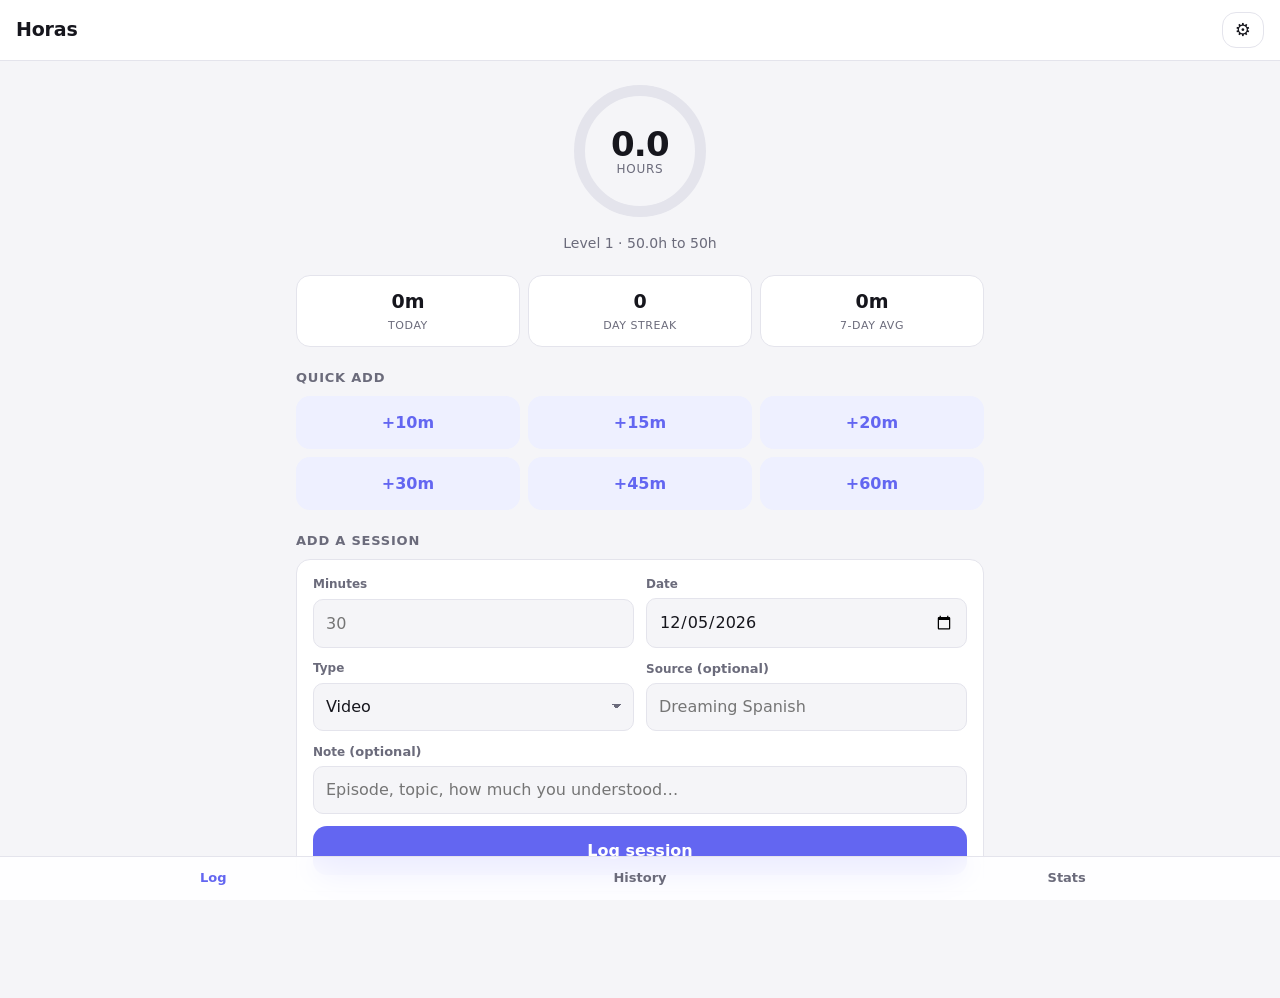
==== index.html @ 1b6befd3 "Hide the dead datalist chevron on the Source field iOS Safari renders a dropdown chevron for any inp" ====
<!doctype html>
<html lang="en">
<head>
<meta charset="utf-8">
<meta name="viewport" content="width=device-width, initial-scale=1, viewport-fit=cover">
<title>Horas</title>

<meta name="apple-mobile-web-app-capable" content="yes">
<meta name="mobile-web-app-capable" content="yes">
<meta name="apple-mobile-web-app-status-bar-style" content="black-translucent">
<meta name="apple-mobile-web-app-title" content="Horas">
<link rel="apple-touch-icon" href="icons/icon-180.png">

<link rel="manifest" href="manifest.webmanifest">
<meta name="theme-color" content="#6366f1" media="(prefers-color-scheme: light)">
<meta name="theme-color" content="#0b0b10" media="(prefers-color-scheme: dark)">
<link rel="stylesheet" href="styles.css">
</head>
<body>

<header class="bar">
  <h1 id="title">Horas</h1>
  <button id="settings-btn" class="icon-btn" aria-label="Settings">&#9881;</button>
</header>

<!-- ============================ LOG ============================ -->
<main id="view-log" class="view">
  <section class="hero">
    <div class="ring-wrap">
      <div id="ring"></div>
      <div class="ring-center">
        <strong id="total-hours">0</strong>
        <span>hours</span>
      </div>
    </div>
    <p id="milestone-line" class="milestone"></p>
  </section>

  <div class="stat-row">
    <div class="stat"><strong id="stat-today">0m</strong><span>today</span></div>
    <div class="stat"><strong id="stat-streak">0</strong><span>day streak</span></div>
    <div class="stat"><strong id="stat-avg">0m</strong><span>7-day avg</span></div>
  </div>

  <h2 class="section-h">Quick add</h2>
  <div id="quick" class="quick"></div>

  <h2 class="section-h">Add a session</h2>
  <form id="add-form" class="card form" autocomplete="off">
    <div class="field">
      <label for="f-minutes">Minutes</label>
      <input id="f-minutes" type="number" inputmode="numeric" min="1" max="1440" step="1" required placeholder="30">
    </div>
    <div class="field">
      <label for="f-date">Date</label>
      <input id="f-date" type="date" required>
    </div>
    <div class="field">
      <label for="f-kind">Type</label>
      <select id="f-kind">
        <option value="video">Video</option>
        <option value="audio">Audio / podcast</option>
        <option value="reading">Reading</option>
        <option value="conversation">Conversation</option>
      </select>
    </div>
    <div class="field">
      <label for="f-source">Source <span class="muted">(optional)</span></label>
      <!-- The `list` attribute is attached by app.js only when suggestions exist:
           an empty datalist still renders a dead dropdown chevron on iOS Safari. -->
      <input id="f-source" type="text" placeholder="Dreaming Spanish">
      <datalist id="source-list"></datalist>
    </div>
    <div class="field wide">
      <label for="f-note">Note <span class="muted">(optional)</span></label>
      <input id="f-note" type="text" placeholder="Episode, topic, how much you understood…">
    </div>
    <button type="submit" class="primary wide">Log session</button>
  </form>
</main>

<!-- ========================== HISTORY ========================== -->
<main id="view-history" class="view" hidden>
  <div id="history"></div>
</main>

<!-- =========================== STATS =========================== -->
<main id="view-stats" class="view" hidden>
  <section class="card">
    <h2>Last 30 days</h2>
    <div id="chart-30"></div>
    <p id="chart-legend" class="muted"></p>
  </section>
  <section class="card">
    <h2>Totals</h2>
    <dl id="totals" class="diag"></dl>
  </section>
  <section class="card">
    <h2>Pace</h2>
    <p id="pace" class="muted"></p>
  </section>
  <section class="card">
    <h2>By source</h2>
    <div id="by-source"></div>
  </section>
  <section class="card">
    <h2>By type</h2>
    <div id="by-kind"></div>
  </section>
</main>

<!-- ========================= SETTINGS ========================== -->
<main id="view-settings" class="view" hidden>
  <section class="card">
    <h2>Daily goal</h2>
    <div class="field">
      <label for="s-goal">Minutes per day</label>
      <input id="s-goal" type="number" inputmode="numeric" min="0" max="1440" step="5">
    </div>
  </section>

  <section class="card">
    <h2>Milestones</h2>
    <p class="muted">Hour targets, comma separated. Defaults follow the Dreaming Spanish
       roadmap — check them against the source if the exact figures matter to you.</p>
    <div class="field">
      <label for="s-milestones">Hours</label>
      <input id="s-milestones" type="text" inputmode="numeric" placeholder="50, 150, 300, 600, 1000, 1500">
    </div>
    <button id="save-settings" class="primary">Save settings</button>
  </section>

  <section class="card">
    <h2>Backup</h2>
    <p class="muted">Everything is stored on this device only. <strong>Deleting the Home
       Screen icon deletes your history with it.</strong> Export regularly.</p>
    <div class="btn-row">
      <button id="export-btn">Export</button>
      <button id="merge-btn">Import &amp; merge</button>
      <button id="replace-btn">Import &amp; replace</button>
      <input id="import-file" type="file" accept="application/json,.json" hidden>
    </div>
  </section>

  <section class="card">
    <h2>Diagnostics</h2>
    <dl id="diag" class="diag"></dl>
  </section>

  <section class="card danger-card">
    <h2>Danger zone</h2>
    <button id="wipe-btn" class="danger">Delete all sessions</button>
  </section>
</main>

<nav class="tabs">
  <button data-tab="log" class="tab active">Log</button>
  <button data-tab="history" class="tab">History</button>
  <button data-tab="stats" class="tab">Stats</button>
</nav>

<script type="module" src="app.js"></script>
</body>
</html>
---- styles.css ----
/* Light palette on bare :root so the page always has a full set of colours,
   then only the deltas get redefined for dark. */
:root {
  --bg: #f5f5f8;
  --surface: #ffffff;
  --text: #16161d;
  --muted: #6b6b7b;
  --line: #e4e4ec;
  --accent: #6366f1;
  --accent-soft: #eef0ff;
  --accent-text: #ffffff;
  --good: #16a34a;
  --danger: #dc2626;
  --radius: 14px;
}
@media (prefers-color-scheme: dark) {
  :root {
    --bg: #0b0b10;
    --surface: #16161f;
    --text: #eeeef4;
    --muted: #9a9aad;
    --line: #282838;
    --accent: #818cf8;
    --accent-soft: #1e1e33;
    --accent-text: #0b0b10;
    --good: #4ade80;
    --danger: #f87171;
  }
}

* { box-sizing: border-box; }

html {
  -webkit-text-size-adjust: 100%;   /* stop iOS inflating text in landscape */
  background: var(--bg);            /* paints the safe-area gutters */
}

body {
  margin: 0;
  background: var(--bg);
  color: var(--text);
  font: 16px/1.45 -apple-system, BlinkMacSystemFont, "Segoe UI", system-ui, sans-serif;
  overscroll-behavior-y: none;      /* kill rubber-band bounce in standalone */
  -webkit-tap-highlight-color: transparent;
  touch-action: manipulation;       /* no 300ms double-tap-zoom delay */
}

/* ------------------------------ chrome ------------------------------ */

.bar {
  position: sticky;
  top: 0;
  z-index: 10;
  display: flex;
  align-items: center;
  justify-content: space-between;
  gap: 12px;
  padding: calc(env(safe-area-inset-top) + 12px) calc(env(safe-area-inset-right) + 16px) 12px
           calc(env(safe-area-inset-left) + 16px);
  background: var(--surface);
  border-bottom: 1px solid var(--line);
}
.bar h1 { margin: 0; font-size: 19px; font-weight: 650; letter-spacing: -0.01em; }

.view {
  max-width: 720px;
  margin: 0 auto;
  padding: 16px calc(env(safe-area-inset-right) + 16px)
           calc(env(safe-area-inset-bottom) + 92px) calc(env(safe-area-inset-left) + 16px);
}
.view[hidden] { display: none; }

/* Bottom tab bar, iOS-style, clear of the home indicator. */
.tabs {
  position: fixed;
  left: 0; right: 0; bottom: 0;
  z-index: 20;
  display: flex;
  background: color-mix(in srgb, var(--surface) 88%, transparent);
  -webkit-backdrop-filter: saturate(180%) blur(16px);
  backdrop-filter: saturate(180%) blur(16px);
  border-top: 1px solid var(--line);
  padding-bottom: env(safe-area-inset-bottom);
}
.tab {
  flex: 1;
  border: none;
  background: none;
  border-radius: 0;
  padding: 12px 4px;
  font-size: 13px;
  font-weight: 600;
  color: var(--muted);
}
.tab.active { color: var(--accent); }

/* ------------------------------- hero ------------------------------- */

.hero { text-align: center; padding: 8px 0 4px; }
.ring-wrap { position: relative; display: inline-grid; place-items: center; }
.ring { display: block; }
.ring-center {
  position: absolute;
  display: grid;
  justify-items: center;
  line-height: 1.1;
}
.ring-center strong { font-size: 34px; font-weight: 700; letter-spacing: -0.02em; }
.ring-center span { font-size: 12px; color: var(--muted); text-transform: uppercase; letter-spacing: 0.06em; }
.milestone { margin: 10px 0 0; font-size: 14px; color: var(--muted); }

.stat-row { display: flex; gap: 8px; margin: 18px 0 4px; }
.stat {
  flex: 1;
  display: grid;
  justify-items: center;
  gap: 2px;
  padding: 12px 6px;
  background: var(--surface);
  border: 1px solid var(--line);
  border-radius: var(--radius);
}
.stat strong { font-size: 19px; font-weight: 650; }
.stat strong.hit { color: var(--good); }
.stat span { font-size: 11px; color: var(--muted); text-transform: uppercase; letter-spacing: 0.05em; }

.section-h { font-size: 13px; text-transform: uppercase; letter-spacing: 0.06em; color: var(--muted); margin: 22px 0 8px; }

/* ----------------------------- controls ----------------------------- */

.quick { display: grid; grid-template-columns: repeat(3, 1fr); gap: 8px; }
.chip {
  padding: 14px 4px;
  font-size: 16px;
  font-weight: 650;
  background: var(--accent-soft);
  color: var(--accent);
  border: 1px solid transparent;
  border-radius: var(--radius);
}

button {
  font: inherit;
  font-weight: 600;
  padding: 12px 16px;
  color: var(--text);
  background: var(--surface);
  border: 1px solid var(--line);
  border-radius: var(--radius);
  cursor: pointer;
}
button.primary { background: var(--accent); color: var(--accent-text); border-color: transparent; }
button.danger { background: var(--danger); color: #fff; border-color: transparent; }
button:active { opacity: 0.7; }
.icon-btn { padding: 8px 12px; font-size: 18px; line-height: 1; }
.btn-row { display: flex; flex-wrap: wrap; gap: 8px; }
.wide { grid-column: 1 / -1; width: 100%; }

.form { display: grid; grid-template-columns: 1fr 1fr; gap: 12px; }
.field { display: grid; gap: 5px; min-width: 0; }
.field.wide { grid-column: 1 / -1; }
.field label { font-size: 12px; color: var(--muted); font-weight: 600; }

input, select {
  width: 100%;
  min-width: 0;
  font: inherit;
  font-size: 16px;                  /* below 16px makes iOS zoom on focus */
  padding: 11px 12px;
  color: var(--text);
  background: var(--bg);
  border: 1px solid var(--line);
  border-radius: 10px;
  -webkit-appearance: none;
  appearance: none;
}
select {
  background-image: linear-gradient(45deg, transparent 50%, var(--muted) 50%),
                    linear-gradient(135deg, var(--muted) 50%, transparent 50%);
  background-position: calc(100% - 16px) 50%, calc(100% - 11px) 50%;
  background-size: 5px 5px, 5px 5px;
  background-repeat: no-repeat;
  padding-right: 32px;
}
input:focus, select:focus { outline: 2px solid var(--accent); outline-offset: -1px; }

/* iOS Safari draws a chevron on any input with a `list` attribute, even when the
   datalist is empty — so it looks tappable but does nothing. Hide it; typing still
   surfaces the suggestions. Scoped to #f-source on purpose: this same pseudo-element
   is the calendar icon on input[type=date], which we want to keep. */
#f-source::-webkit-calendar-picker-indicator {
  display: none !important;
  opacity: 0;
  pointer-events: none;
  -webkit-appearance: none;
  appearance: none;
}

/* ------------------------------ cards ------------------------------- */

.card {
  padding: 16px;
  margin-bottom: 14px;
  background: var(--surface);
  border: 1px solid var(--line);
  border-radius: var(--radius);
}
.card h2 { margin: 0 0 10px; font-size: 15px; font-weight: 650; }
.danger-card { border-color: color-mix(in srgb, var(--danger) 35%, var(--line)); }

.day { padding: 0; overflow: hidden; }
.day-head {
  display: flex;
  justify-content: space-between;
  padding: 11px 14px;
  background: var(--bg);
  border-bottom: 1px solid var(--line);
  font-size: 13px;
  font-weight: 650;
}
.day-total { color: var(--accent); }

.entry { display: flex; align-items: center; gap: 10px; padding: 12px 14px; border-bottom: 1px solid var(--line); }
.entry:last-child { border-bottom: none; }
.entry-main { flex: 1; min-width: 0; display: grid; gap: 2px; }
.entry-title { font-size: 15px; overflow-wrap: anywhere; }
.entry-meta { font-size: 12px; color: var(--muted); overflow-wrap: anywhere; }
.entry-min { font-variant-numeric: tabular-nums; font-weight: 650; font-size: 14px; white-space: nowrap; }
.del { border: none; background: none; color: var(--danger); padding: 6px 4px; font-size: 15px; }

/* ------------------------------ charts ------------------------------ */

.chart { width: 100%; height: 132px; display: block; }
.chart .bar { fill: var(--accent); opacity: 0.45; }
.chart .bar.met { opacity: 1; }
.chart .bar.empty { fill: var(--line); opacity: 1; }
.chart .goal { stroke: var(--muted); opacity: 0.7; }
.chart .axis { fill: var(--muted); font-size: 9px; }

.breakdown { display: grid; gap: 9px; }
.brow { display: grid; grid-template-columns: minmax(64px, 1fr) 2fr auto; align-items: center; gap: 10px; font-size: 13px; }
.blabel { overflow: hidden; text-overflow: ellipsis; white-space: nowrap; }
.btrack { height: 7px; background: var(--line); border-radius: 4px; overflow: hidden; }
.bfill { display: block; height: 100%; background: var(--accent); border-radius: 4px; }
.bval { font-variant-numeric: tabular-nums; color: var(--muted); white-space: nowrap; }

/* ------------------------------- misc ------------------------------- */

.muted, .empty { color: var(--muted); font-size: 13px; }
.empty { padding: 24px 6px; text-align: center; }
.diag { margin: 0; font-size: 13px; display: grid; grid-template-columns: auto 1fr; gap: 7px 14px; }
.diag dt { color: var(--muted); }
.diag dd { margin: 0; text-align: right; overflow-wrap: anywhere; font-variant-numeric: tabular-nums; }

.toast {
  position: fixed;
  left: 50%;
  bottom: calc(env(safe-area-inset-bottom) + 76px);
  transform: translateX(-50%);
  padding: 10px 18px;
  background: var(--text);
  color: var(--bg);
  border-radius: 999px;
  font-size: 14px;
  font-weight: 600;
  z-index: 50;
  box-shadow: 0 6px 20px rgb(0 0 0 / 0.22);
}

@media (max-width: 360px) {
  .form { grid-template-columns: 1fr; }
}
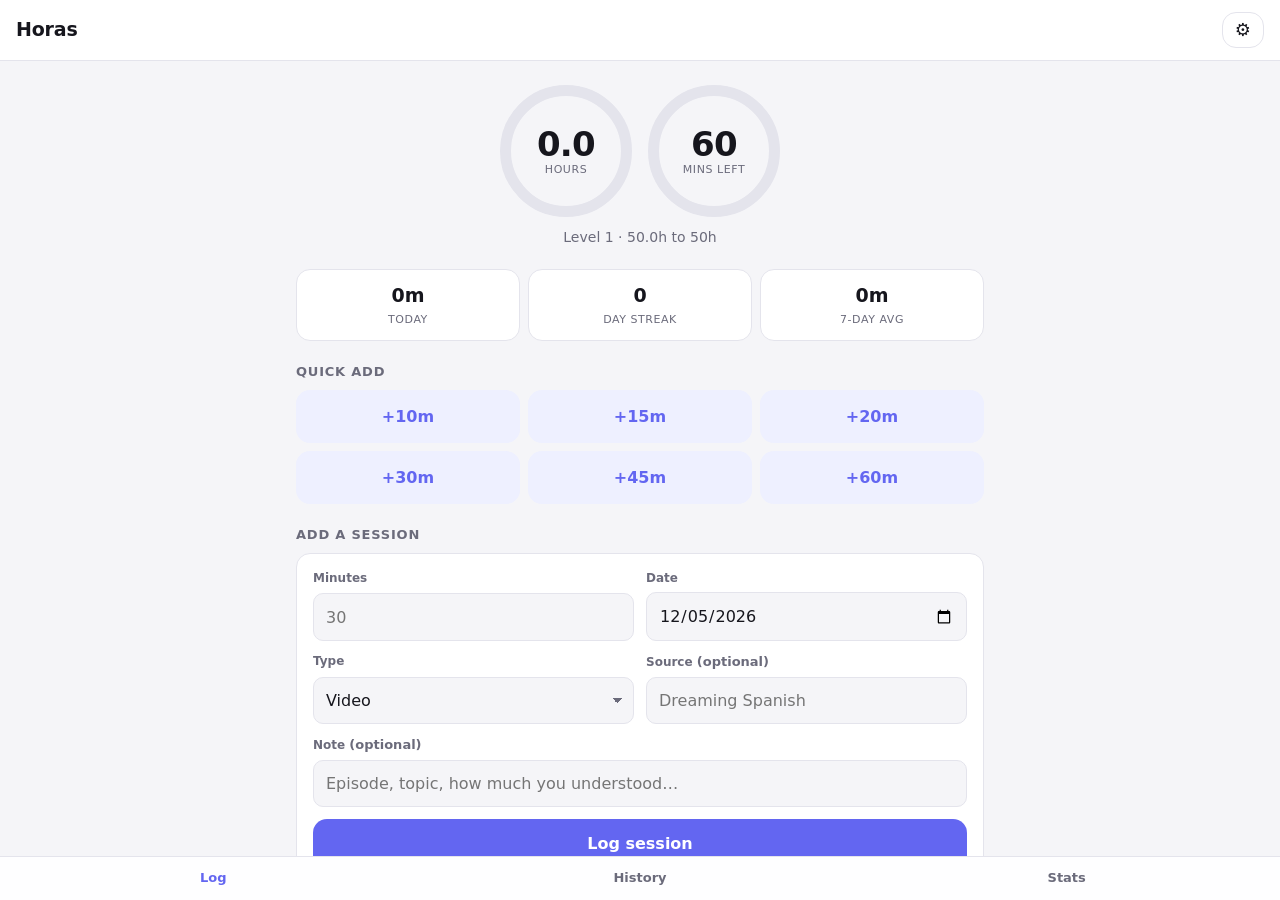
==== commit 378e841a: "Add a daily-goal ring showing minutes left today Second ring beside the total-hours ring, counting d" ====
--- a/index.html
+++ b/index.html
@@ -26,11 +26,22 @@
 <!-- ============================ LOG ============================ -->
 <main id="view-log" class="view">
   <section class="hero">
-    <div class="ring-wrap">
-      <div id="ring"></div>
-      <div class="ring-center">
-        <strong id="total-hours">0</strong>
-        <span>hours</span>
+    <div class="rings">
+      <div class="ring-wrap">
+        <div id="ring"></div>
+        <div class="ring-center">
+          <strong id="total-hours">0</strong>
+          <span>hours</span>
+        </div>
+      </div>
+      <!-- Today's progress against the daily goal. app.js hides this when the
+           goal is set to 0, and the remaining ring re-centres on its own. -->
+      <div class="ring-wrap" id="goal-wrap">
+        <div id="goal-ring"></div>
+        <div class="ring-center">
+          <strong id="goal-left">0</strong>
+          <span id="goal-label">min left</span>
+        </div>
       </div>
     </div>
     <p id="milestone-line" class="milestone"></p>
--- a/styles.css
+++ b/styles.css
@@ -33,14 +33,24 @@
 html {
   -webkit-text-size-adjust: 100%;   /* stop iOS inflating text in landscape */
   background: var(--bg);            /* paints the safe-area gutters */
-}
-
+  height: 100%;
+}
+
+/* App-shell layout: fixed header, scrolling middle, fixed tab bar — as a flex
+   column rather than position:fixed. On iOS, a fixed bottom bar drifts upward
+   when the document height collapses (e.g. switching to an empty History tab),
+   because Safari doesn't reposition fixed elements until a repaint. Making the
+   bar a flex item removes the failure mode instead of papering over it. */
 body {
   margin: 0;
+  height: 100vh;
+  height: 100dvh;                   /* dvh tracks the dynamic viewport */
+  display: flex;
+  flex-direction: column;
+  overflow: hidden;                 /* only .view scrolls */
   background: var(--bg);
   color: var(--text);
   font: 16px/1.45 -apple-system, BlinkMacSystemFont, "Segoe UI", system-ui, sans-serif;
-  overscroll-behavior-y: none;      /* kill rubber-band bounce in standalone */
   -webkit-tap-highlight-color: transparent;
   touch-action: manipulation;       /* no 300ms double-tap-zoom delay */
 }
@@ -48,8 +58,7 @@
 /* ------------------------------ chrome ------------------------------ */
 
 .bar {
-  position: sticky;
-  top: 0;
+  flex: 0 0 auto;                   /* pinned by the flex column, not by sticky */
   z-index: 10;
   display: flex;
   align-items: center;
@@ -62,18 +71,25 @@
 }
 .bar h1 { margin: 0; font-size: 19px; font-weight: 650; letter-spacing: -0.01em; }
 
+/* The only scrolling region. overscroll-behavior stops a scroll at the top or
+   bottom from rubber-banding the whole app in standalone mode. */
 .view {
+  flex: 1 1 auto;
+  min-height: 0;                    /* without this a flex child refuses to shrink */
+  overflow-y: auto;
+  -webkit-overflow-scrolling: touch;
+  overscroll-behavior: contain;
+  width: 100%;
   max-width: 720px;
   margin: 0 auto;
   padding: 16px calc(env(safe-area-inset-right) + 16px)
-           calc(env(safe-area-inset-bottom) + 92px) calc(env(safe-area-inset-left) + 16px);
+           calc(env(safe-area-inset-bottom) + 24px) calc(env(safe-area-inset-left) + 16px);
 }
 .view[hidden] { display: none; }
 
 /* Bottom tab bar, iOS-style, clear of the home indicator. */
 .tabs {
-  position: fixed;
-  left: 0; right: 0; bottom: 0;
+  flex: 0 0 auto;
   z-index: 20;
   display: flex;
   background: color-mix(in srgb, var(--surface) 88%, transparent);
@@ -97,16 +113,43 @@
 /* ------------------------------- hero ------------------------------- */
 
 .hero { text-align: center; padding: 8px 0 4px; }
-.ring-wrap { position: relative; display: inline-grid; place-items: center; }
-.ring { display: block; }
+
+/* Centred row, so hiding the goal ring re-centres the hours ring automatically. */
+.rings { display: flex; justify-content: center; align-items: center; gap: 16px; }
+
+.ring-wrap {
+  position: relative;
+  display: grid;
+  place-items: center;
+  width: 132px;
+  flex: 0 0 auto;
+}
+.ring-wrap[hidden] { display: none; }   /* beats display:grid */
+.ring { display: block; width: 100%; height: auto; }
 .ring-center {
   position: absolute;
   display: grid;
   justify-items: center;
   line-height: 1.1;
+  padding: 0 8px;
 }
 .ring-center strong { font-size: 34px; font-weight: 700; letter-spacing: -0.02em; }
-.ring-center span { font-size: 12px; color: var(--muted); text-transform: uppercase; letter-spacing: 0.06em; }
+.ring-center strong.met { color: var(--good); }
+.ring-center span {
+  font-size: 11px;
+  color: var(--muted);
+  text-transform: uppercase;
+  letter-spacing: 0.05em;
+  white-space: nowrap;
+}
+
+/* Two 132px rings + gap need 280px; below that, shrink rather than wrap. */
+@media (max-width: 340px) {
+  .rings { gap: 10px; }
+  .ring-wrap { width: 116px; }
+  .ring-center strong { font-size: 28px; }
+  .ring-center span { font-size: 10px; }
+}
 .milestone { margin: 10px 0 0; font-size: 14px; color: var(--muted); }
 
 .stat-row { display: flex; gap: 8px; margin: 18px 0 4px; }
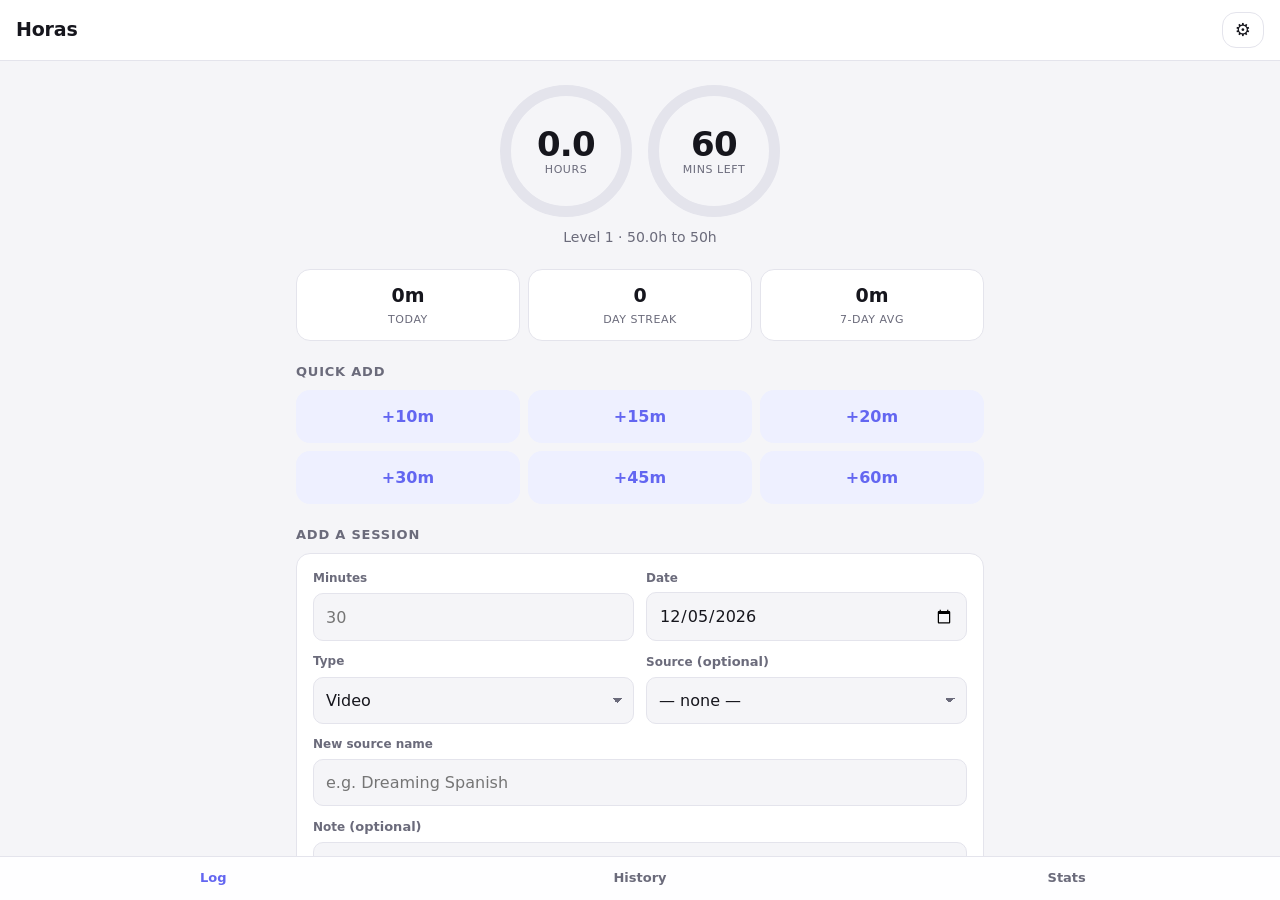
==== commit 87d49ddd: "Make sources a managed list you can add to and remove from Sources used to be derived from logged se" ====
--- a/index.html
+++ b/index.html
@@ -77,10 +77,12 @@
     </div>
     <div class="field">
       <label for="f-source">Source <span class="muted">(optional)</span></label>
-      <!-- The `list` attribute is attached by app.js only when suggestions exist:
-           an empty datalist still renders a dead dropdown chevron on iOS Safari. -->
-      <input id="f-source" type="text" placeholder="Dreaming Spanish">
-      <datalist id="source-list"></datalist>
+      <!-- Options are filled from the saved source list in app.js. -->
+      <select id="f-source"></select>
+    </div>
+    <div class="field wide" id="new-source-field" hidden>
+      <label for="f-new-source">New source name</label>
+      <input id="f-new-source" type="text" placeholder="e.g. Dreaming Spanish" maxlength="60">
     </div>
     <div class="field wide">
       <label for="f-note">Note <span class="muted">(optional)</span></label>
@@ -142,6 +144,17 @@
   </section>
 
   <section class="card">
+    <h2>Sources</h2>
+    <p class="muted">Removing a source only takes it out of the picker. Sessions already
+       logged with it keep their hours and still show in History and Stats.</p>
+    <div id="source-manager"></div>
+    <form id="add-source-form" class="add-row" autocomplete="off">
+      <input id="s-new-source" type="text" placeholder="Add a source" maxlength="60">
+      <button type="submit" class="primary">Add</button>
+    </form>
+  </section>
+
+  <section class="card">
     <h2>Backup</h2>
     <p class="muted">Everything is stored on this device only. <strong>Deleting the Home
        Screen icon deletes your history with it.</strong> Export regularly.</p>
--- a/styles.css
+++ b/styles.css
@@ -227,17 +227,28 @@
 }
 input:focus, select:focus { outline: 2px solid var(--accent); outline-offset: -1px; }
 
-/* iOS Safari draws a chevron on any input with a `list` attribute, even when the
-   datalist is empty — so it looks tappable but does nothing. Hide it; typing still
-   surfaces the suggestions. Scoped to #f-source on purpose: this same pseudo-element
-   is the calendar icon on input[type=date], which we want to keep. */
-#f-source::-webkit-calendar-picker-indicator {
-  display: none !important;
-  opacity: 0;
-  pointer-events: none;
-  -webkit-appearance: none;
-  appearance: none;
-}
+/* Managed source list in Settings. */
+.src-row {
+  display: flex;
+  align-items: center;
+  gap: 10px;
+  padding: 10px 0;
+  border-bottom: 1px solid var(--line);
+}
+.src-row:last-of-type { border-bottom: none; }
+.src-name { flex: 1; min-width: 0; font-size: 15px; overflow-wrap: anywhere; }
+.src-meta {
+  font-size: 12px;
+  color: var(--muted);
+  font-variant-numeric: tabular-nums;
+  white-space: nowrap;
+}
+/* Input + button on one line. min-width:0 stops the 100%-width input from
+   refusing to shrink and pushing the button onto its own row. */
+.add-row { display: flex; gap: 8px; align-items: stretch; }
+.add-row input { flex: 1 1 auto; min-width: 0; }
+.add-row button { flex: 0 0 auto; }
+#add-source-form { margin-top: 14px; }
 
 /* ------------------------------ cards ------------------------------- */
 
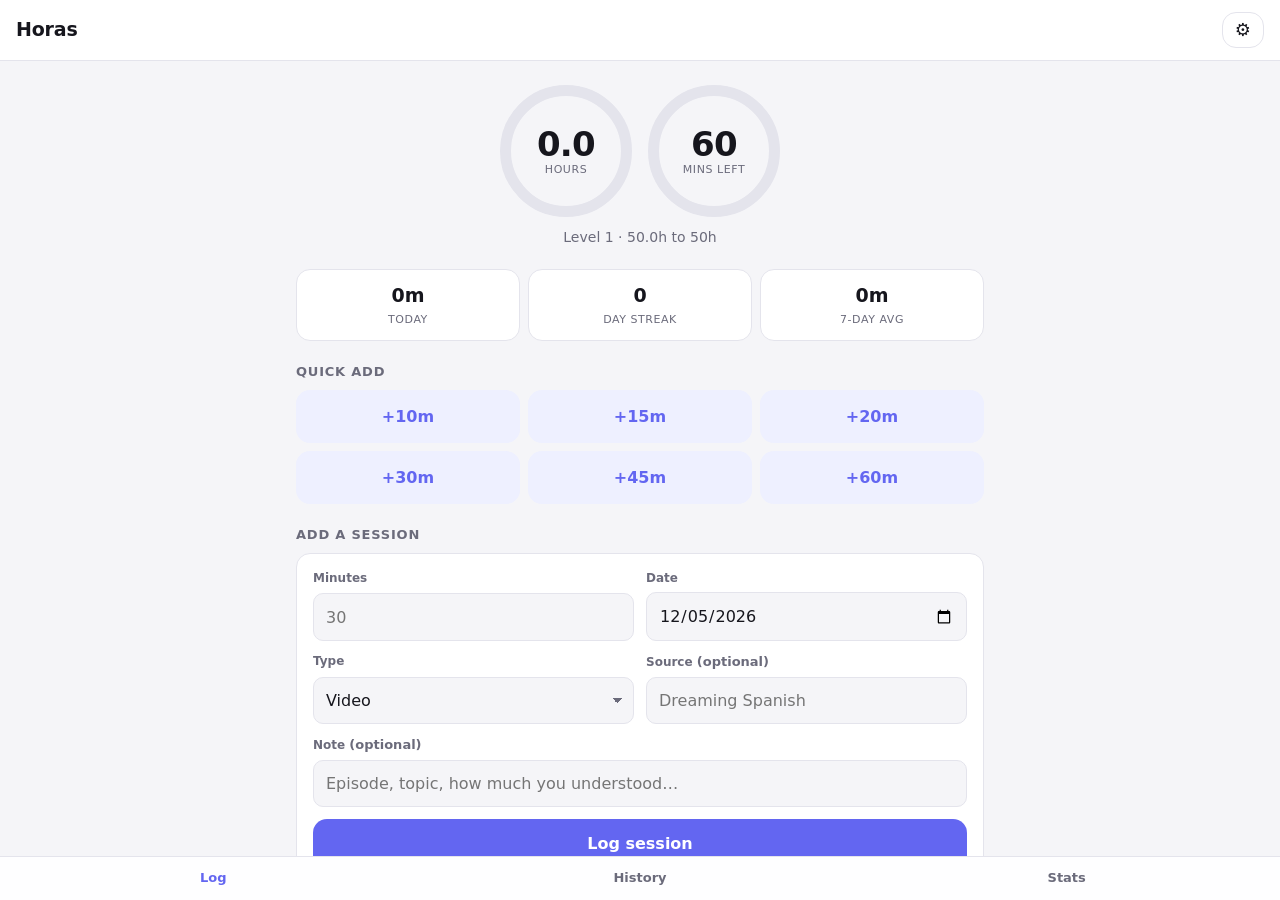
==== commit 2916583b: "Save a typed source on submit instead of behind a separate field The "+ Add new…" option and its ext" ====
--- a/index.html
+++ b/index.html
@@ -77,12 +77,10 @@
     </div>
     <div class="field">
       <label for="f-source">Source <span class="muted">(optional)</span></label>
-      <!-- Options are filled from the saved source list in app.js. -->
-      <select id="f-source"></select>
-    </div>
-    <div class="field wide" id="new-source-field" hidden>
-      <label for="f-new-source">New source name</label>
-      <input id="f-new-source" type="text" placeholder="e.g. Dreaming Spanish" maxlength="60">
+      <!-- Type freely; a new name is saved to the list on submit. app.js attaches
+           `list` only once there are saved sources, so there's never a dead chevron. -->
+      <input id="f-source" type="text" placeholder="Dreaming Spanish" maxlength="60">
+      <datalist id="source-list"></datalist>
     </div>
     <div class="field wide">
       <label for="f-note">Note <span class="muted">(optional)</span></label>
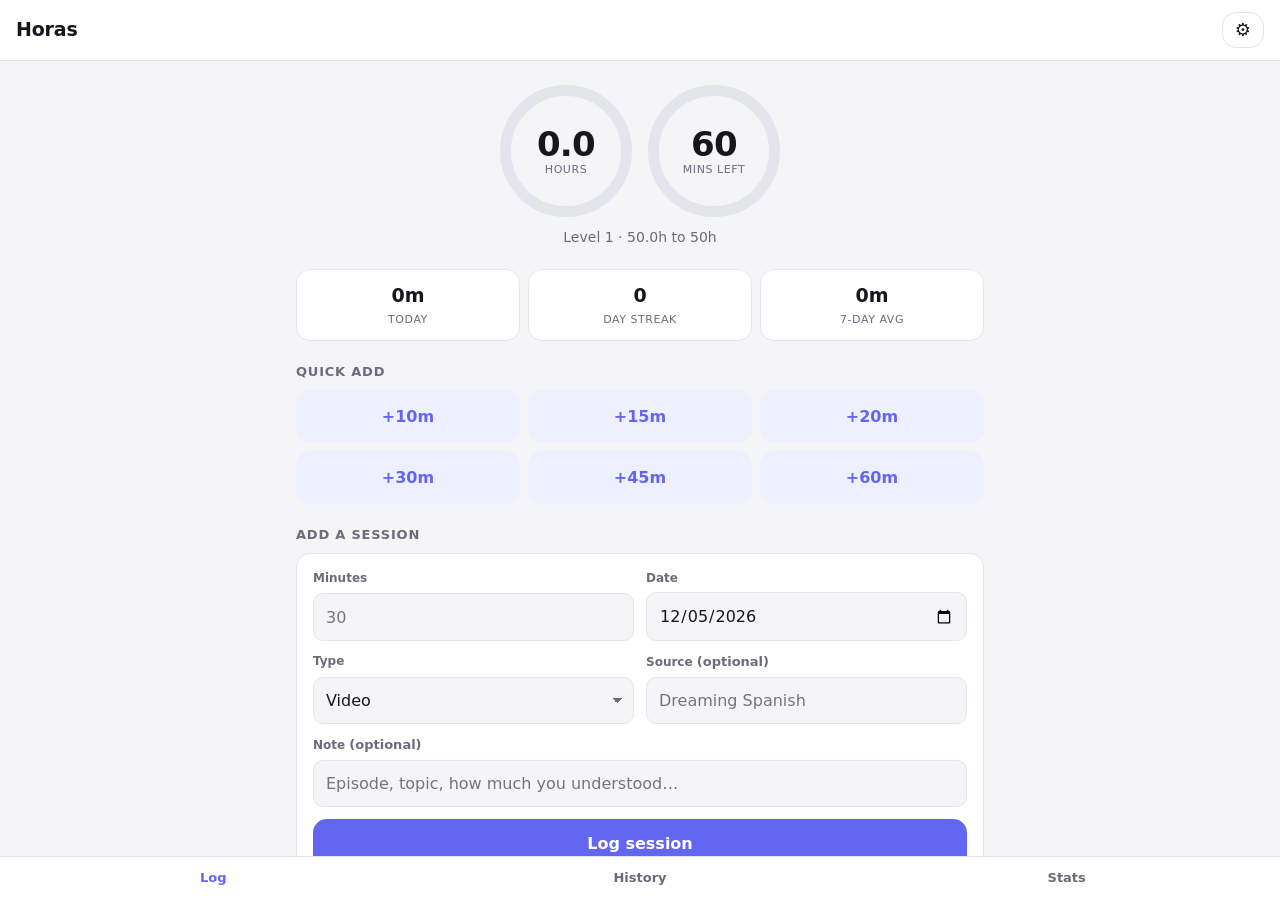
==== commit cd305940: "Drop usage minutes from the Settings source list The source list is a shortcut for the Source field " ====
--- a/index.html
+++ b/index.html
@@ -143,8 +143,8 @@
 
   <section class="card">
     <h2>Sources</h2>
-    <p class="muted">Removing a source only takes it out of the picker. Sessions already
-       logged with it keep their hours and still show in History and Stats.</p>
+    <p class="muted">Shortcuts for the Source field, so you don't retype them. Removing
+       one only takes it out of the dropdown — logged sessions keep their hours.</p>
     <div id="source-manager"></div>
     <form id="add-source-form" class="add-row" autocomplete="off">
       <input id="s-new-source" type="text" placeholder="Add a source" maxlength="60">
--- a/styles.css
+++ b/styles.css
@@ -194,7 +194,19 @@
 }
 button.primary { background: var(--accent); color: var(--accent-text); border-color: transparent; }
 button.danger { background: var(--danger); color: #fff; border-color: transparent; }
-button:active { opacity: 0.7; }
+
+/* Press feedback. We suppress iOS's default grey flash via -webkit-tap-highlight-color,
+   so this is the only cue a tap registered — it needs to be clearly visible. Paired
+   with a no-op touchstart listener in app.js, without which iOS ignores :active. */
+button { transition: transform 70ms ease, opacity 70ms ease, filter 70ms ease; }
+button:active { opacity: 0.55; transform: scale(0.97); }
+button.primary:active, button.danger:active { opacity: 1; filter: brightness(0.82); }
+.chip:active { opacity: 1; filter: brightness(1.35); }
+.tab:active { opacity: 0.5; transform: none; }
+@media (prefers-reduced-motion: reduce) {
+  button { transition: none; }
+  button:active { transform: none; }
+}
 .icon-btn { padding: 8px 12px; font-size: 18px; line-height: 1; }
 .btn-row { display: flex; flex-wrap: wrap; gap: 8px; }
 .wide { grid-column: 1 / -1; width: 100%; }
@@ -237,12 +249,6 @@
 }
 .src-row:last-of-type { border-bottom: none; }
 .src-name { flex: 1; min-width: 0; font-size: 15px; overflow-wrap: anywhere; }
-.src-meta {
-  font-size: 12px;
-  color: var(--muted);
-  font-variant-numeric: tabular-nums;
-  white-space: nowrap;
-}
 /* Input + button on one line. min-width:0 stops the 100%-width input from
    refusing to shrink and pushing the button onto its own row. */
 .add-row { display: flex; gap: 8px; align-items: stretch; }
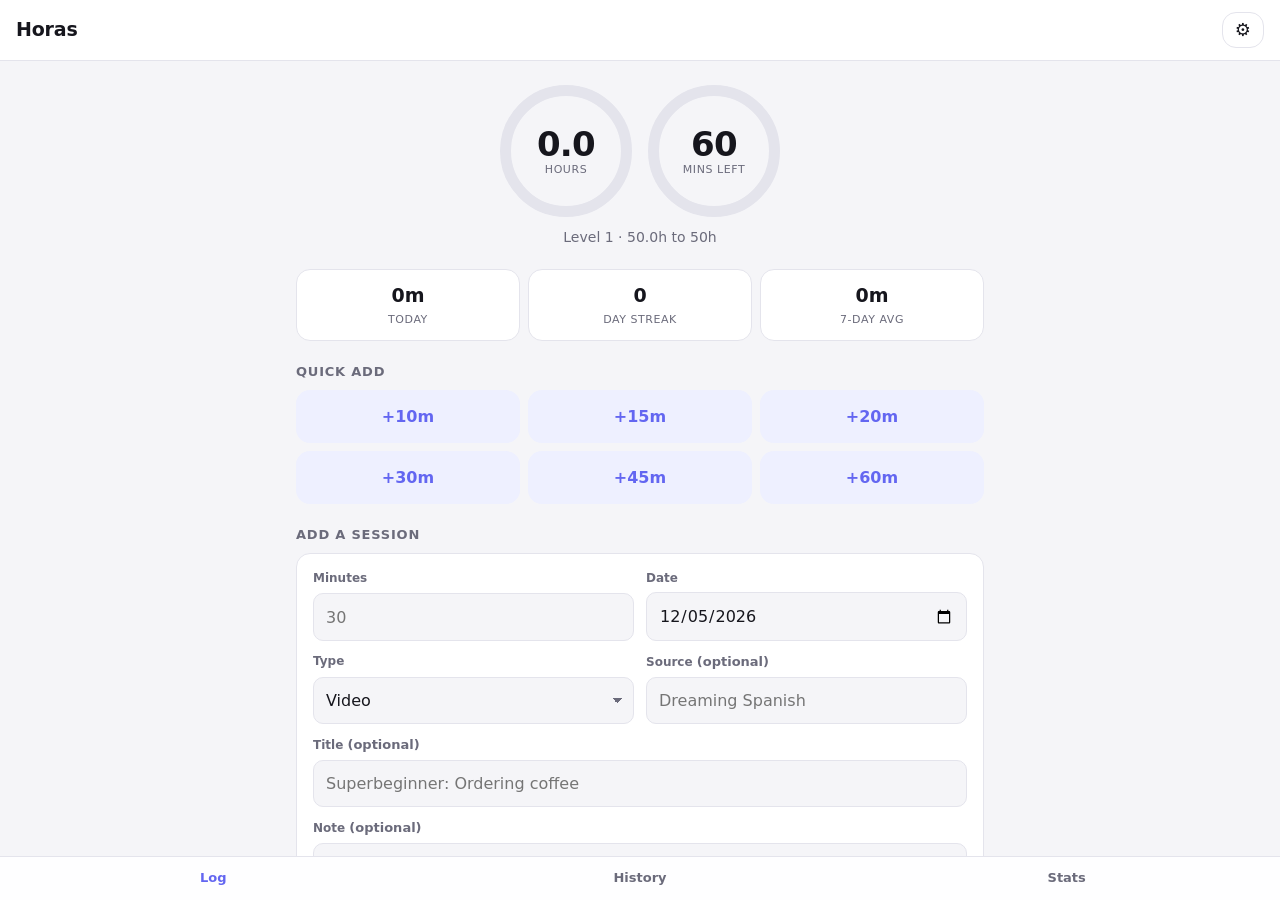
==== commit 4bf39557: "Add an optional Title to sessions, shown in History New "Title (optional)" field sits directly above" ====
--- a/index.html
+++ b/index.html
@@ -81,6 +81,10 @@
            `list` only once there are saved sources, so there's never a dead chevron. -->
       <input id="f-source" type="text" placeholder="Dreaming Spanish" maxlength="60">
       <datalist id="source-list"></datalist>
+    </div>
+    <div class="field wide">
+      <label for="f-title">Title <span class="muted">(optional)</span></label>
+      <input id="f-title" type="text" placeholder="Superbeginner: Ordering coffee" maxlength="120">
     </div>
     <div class="field wide">
       <label for="f-note">Note <span class="muted">(optional)</span></label>
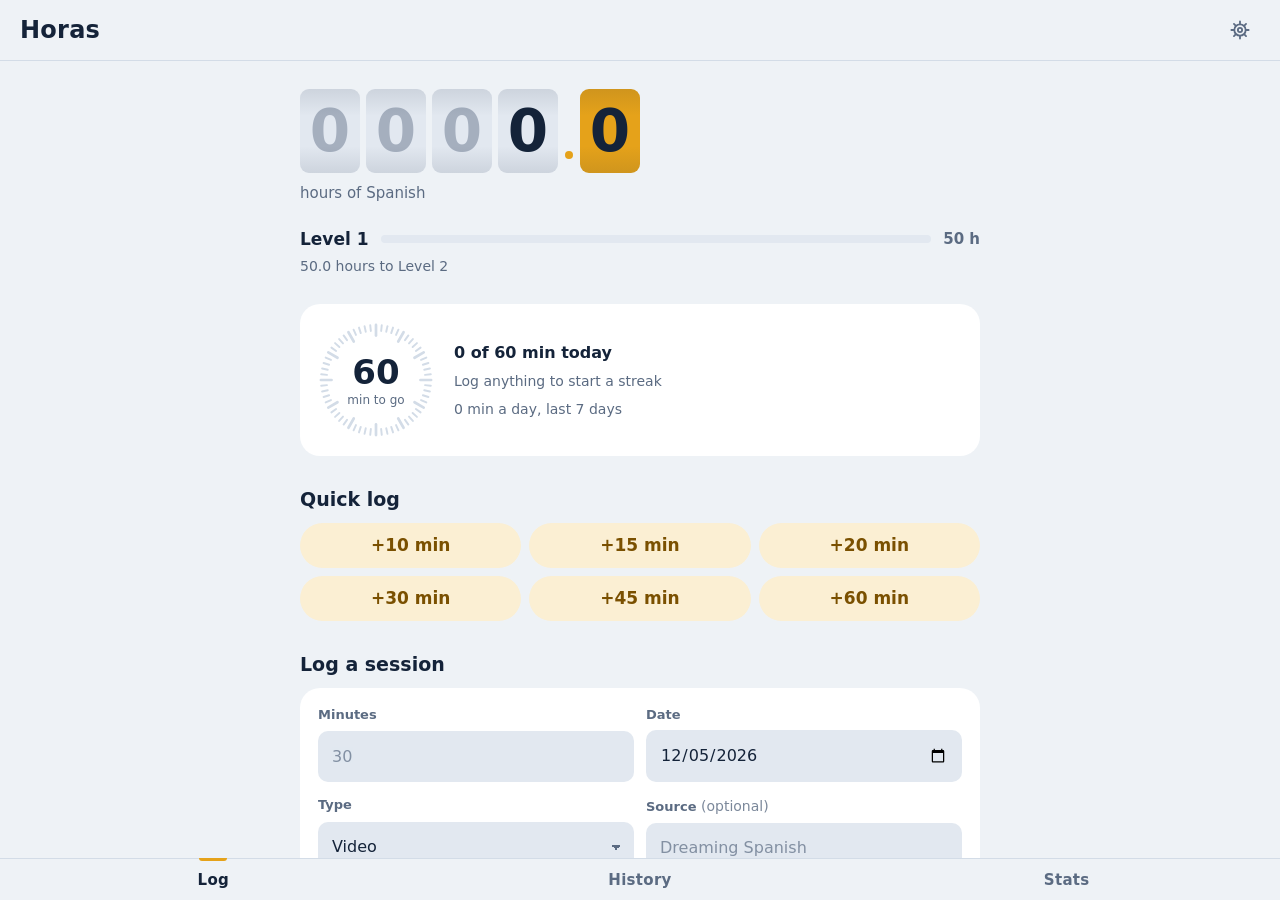
==== commit d13b44b7: "Draft redesign: hour meter, clock dial, cobalt and saffron A visual redesign for review. Behaviour a" ====
--- a/index.html
+++ b/index.html
@@ -12,52 +12,63 @@
 <link rel="apple-touch-icon" href="icons/icon-180.png">
 
 <link rel="manifest" href="manifest.webmanifest">
-<meta name="theme-color" content="#6366f1" media="(prefers-color-scheme: light)">
-<meta name="theme-color" content="#0b0b10" media="(prefers-color-scheme: dark)">
+<meta name="theme-color" content="#EEF2F6" media="(prefers-color-scheme: light)">
+<meta name="theme-color" content="#0D1828" media="(prefers-color-scheme: dark)">
 <link rel="stylesheet" href="styles.css">
 </head>
 <body>
 
-<header class="bar">
+<!-- `.appbar`, not `.bar`: the Stats chart draws SVG rects with class "bar". -->
+<header class="appbar">
   <h1 id="title">Horas</h1>
-  <button id="settings-btn" class="icon-btn" aria-label="Settings">&#9881;</button>
+  <!-- Drawn, not the ⚙ character: iOS renders that as a grey 3D emoji. -->
+  <button id="settings-btn" class="icon-btn" aria-label="Settings">
+    <svg viewBox="0 0 24 24" aria-hidden="true" fill="none" stroke="currentColor"
+         stroke-width="2" stroke-linecap="round">
+      <circle cx="12" cy="12" r="6.2"/>
+      <circle cx="12" cy="12" r="2.3"/>
+      <path d="M12 2.6v2.3M12 19.1v2.3M2.6 12h2.3M19.1 12h2.3M5.4 5.4l1.6 1.6M17 17l1.6 1.6M5.4 18.6 7 17M17 7l1.6-1.6"/>
+    </svg>
+  </button>
 </header>
 
 <!-- ============================ LOG ============================ -->
 <main id="view-log" class="view">
-  <section class="hero">
-    <div class="rings">
-      <div class="ring-wrap">
-        <div id="ring"></div>
-        <div class="ring-center">
-          <strong id="total-hours">0</strong>
-          <span>hours</span>
-        </div>
+  <!-- Hour meter: total hours on rolling digit drums, tenths drum in saffron.
+       app.js builds the drums once, then only moves the ones whose digit changed. -->
+  <section class="hero" aria-label="Your total">
+    <div id="meter" class="meter" role="img" aria-label="0 hours"></div>
+    <p class="meter-caption">hours of Spanish</p>
+
+    <div class="level">
+      <span id="level-name" class="level-name">Level 1</span>
+      <div class="track" aria-hidden="true"><div id="track-fill" class="track-fill"></div></div>
+      <span id="level-next" class="level-next">50 h</span>
+    </div>
+    <p id="level-sub" class="level-sub"></p>
+  </section>
+
+  <!-- Today: a 60-tick clock dial against the daily goal. Hidden when the goal is 0. -->
+  <section class="today plate" aria-label="Today">
+    <div id="goal-wrap" class="dial">
+      <div id="goal-ring"></div>
+      <div class="dial-center">
+        <strong id="goal-left">0</strong>
+        <span id="goal-label">min to go</span>
       </div>
-      <!-- Today's progress against the daily goal. app.js hides this when the
-           goal is set to 0, and the remaining ring re-centres on its own. -->
-      <div class="ring-wrap" id="goal-wrap">
-        <div id="goal-ring"></div>
-        <div class="ring-center">
-          <strong id="goal-left">0</strong>
-          <span id="goal-label">min left</span>
-        </div>
-      </div>
-    </div>
-    <p id="milestone-line" class="milestone"></p>
-  </section>
-
-  <div class="stat-row">
-    <div class="stat"><strong id="stat-today">0m</strong><span>today</span></div>
-    <div class="stat"><strong id="stat-streak">0</strong><span>day streak</span></div>
-    <div class="stat"><strong id="stat-avg">0m</strong><span>7-day avg</span></div>
-  </div>
-
-  <h2 class="section-h">Quick add</h2>
+    </div>
+    <ul class="today-facts">
+      <li id="stat-today"></li>
+      <li id="stat-streak"></li>
+      <li id="stat-avg"></li>
+    </ul>
+  </section>
+
+  <h2 class="section-h">Quick log</h2>
   <div id="quick" class="quick"></div>
 
-  <h2 class="section-h">Add a session</h2>
-  <form id="add-form" class="card form" autocomplete="off">
+  <h2 class="section-h">Log a session</h2>
+  <form id="add-form" class="plate form" autocomplete="off">
     <div class="field">
       <label for="f-minutes">Minutes</label>
       <input id="f-minutes" type="number" inputmode="numeric" min="1" max="1440" step="1" required placeholder="30">
@@ -101,24 +112,24 @@
 
 <!-- =========================== STATS =========================== -->
 <main id="view-stats" class="view" hidden>
-  <section class="card">
+  <section class="plate">
     <h2>Last 30 days</h2>
     <div id="chart-30"></div>
     <p id="chart-legend" class="muted"></p>
   </section>
-  <section class="card">
+  <section class="plate">
     <h2>Totals</h2>
     <dl id="totals" class="diag"></dl>
   </section>
-  <section class="card">
+  <section class="plate">
     <h2>Pace</h2>
     <p id="pace" class="muted"></p>
   </section>
-  <section class="card">
+  <section class="plate">
     <h2>By source</h2>
     <div id="by-source"></div>
   </section>
-  <section class="card">
+  <section class="plate">
     <h2>By type</h2>
     <div id="by-kind"></div>
   </section>
@@ -126,7 +137,7 @@
 
 <!-- ========================= SETTINGS ========================== -->
 <main id="view-settings" class="view" hidden>
-  <section class="card">
+  <section class="plate">
     <h2>Daily goal</h2>
     <div class="field">
       <label for="s-goal">Minutes per day</label>
@@ -134,7 +145,7 @@
     </div>
   </section>
 
-  <section class="card">
+  <section class="plate">
     <h2>Milestones</h2>
     <p class="muted">Hour targets, comma separated. Defaults follow the Dreaming Spanish
        roadmap — check them against the source if the exact figures matter to you.</p>
@@ -145,7 +156,7 @@
     <button id="save-settings" class="primary">Save settings</button>
   </section>
 
-  <section class="card">
+  <section class="plate">
     <h2>Sources</h2>
     <p class="muted">Shortcuts for the Source field, so you don't retype them. Removing
        one only takes it out of the dropdown — logged sessions keep their hours.</p>
@@ -156,7 +167,7 @@
     </form>
   </section>
 
-  <section class="card">
+  <section class="plate">
     <h2>Backup</h2>
     <p class="muted">Everything is stored on this device only. <strong>Deleting the Home
        Screen icon deletes your history with it.</strong> Export regularly.</p>
@@ -168,12 +179,12 @@
     </div>
   </section>
 
-  <section class="card">
+  <section class="plate">
     <h2>Diagnostics</h2>
     <dl id="diag" class="diag"></dl>
   </section>
 
-  <section class="card danger-card">
+  <section class="plate danger-plate">
     <h2>Danger zone</h2>
     <button id="wipe-btn" class="danger">Delete all sessions</button>
   </section>
--- a/styles.css
+++ b/styles.css
@@ -1,30 +1,52 @@
-/* Light palette on bare :root so the page always has a full set of colours,
-   then only the deltas get redefined for dark. */
+/* ==========================================================================
+   Horas — "hour meter" design
+   Total hours read like a Hobbs meter (rolling digit drums, saffron tenths);
+   today's goal is a 60-tick clock dial. Cobalt-ink ground, one signal colour
+   (saffron) meaning "progress". DIN numerals: DIN Alternate ships with iOS,
+   Bahnschrift with Windows, so previews on either match.
+   ========================================================================== */
+
 :root {
-  --bg: #f5f5f8;
-  --surface: #ffffff;
-  --text: #16161d;
-  --muted: #6b6b7b;
-  --line: #e4e4ec;
-  --accent: #6366f1;
-  --accent-soft: #eef0ff;
-  --accent-text: #ffffff;
-  --good: #16a34a;
-  --danger: #dc2626;
-  --radius: 14px;
+  /* Light — cool paper, not cream. */
+  --ground: #EEF2F6;
+  --plate: #FFFFFF;
+  --recess: #E2E8F0;        /* wells: drums, inputs, tracks */
+  --ink: #142339;
+  --dim: #5B6B82;
+  --rule: #D3DCE7;
+  --saffron: #E5A21A;       /* fills only — too light for text on white */
+  --saffron-ink: #8A5B00;   /* saffron-toned text, 5.9:1 on white */
+  --on-saffron: #142339;
+  --chip-bg: #FBEFD3;
+  --chip-ink: #7A5000;
+  --chip-line: transparent;
+  --danger: #B8392A;
+  --drum-shade: rgb(20 35 57 / 0.10);
+
+  --f-display: "DIN Alternate", "Bahnschrift", "DIN 2014", system-ui, sans-serif;
+  --f-body: -apple-system, BlinkMacSystemFont, "Segoe UI", system-ui, sans-serif;
+
+  --drum-w: 60px;
+  --drum-h: 84px;
+  --drum-font: 58px;
 }
 @media (prefers-color-scheme: dark) {
   :root {
-    --bg: #0b0b10;
-    --surface: #16161f;
-    --text: #eeeef4;
-    --muted: #9a9aad;
-    --line: #282838;
-    --accent: #818cf8;
-    --accent-soft: #1e1e33;
-    --accent-text: #0b0b10;
-    --good: #4ade80;
-    --danger: #f87171;
+    /* Dark — azulejo cobalt ink with instrument-lit saffron. */
+    --ground: #0D1828;
+    --plate: #14233A;
+    --recess: #0A1320;
+    --ink: #E6ECF5;
+    --dim: #8C9DB5;
+    --rule: #22354F;
+    --saffron: #F4B53F;
+    --saffron-ink: #F4B53F;
+    --on-saffron: #0D1828;
+    --chip-bg: #0A1320;
+    --chip-ink: #F4B53F;
+    --chip-line: #22354F;
+    --danger: #F08070;
+    --drum-shade: rgb(0 0 0 / 0.38);
   }
 }
 
@@ -32,7 +54,7 @@
 
 html {
   -webkit-text-size-adjust: 100%;   /* stop iOS inflating text in landscape */
-  background: var(--bg);            /* paints the safe-area gutters */
+  background: var(--ground);        /* paints the safe-area gutters */
   height: 100%;
 }
 
@@ -44,289 +66,369 @@
 body {
   margin: 0;
   height: 100vh;
-  height: 100dvh;                   /* dvh tracks the dynamic viewport */
+  height: 100dvh;
   display: flex;
   flex-direction: column;
   overflow: hidden;                 /* only .view scrolls */
-  background: var(--bg);
-  color: var(--text);
-  font: 16px/1.45 -apple-system, BlinkMacSystemFont, "Segoe UI", system-ui, sans-serif;
+  background: var(--ground);
+  color: var(--ink);
+  font: 16px/1.45 var(--f-body);
   -webkit-tap-highlight-color: transparent;
-  touch-action: manipulation;       /* no 300ms double-tap-zoom delay */
+  touch-action: manipulation;
 }
 
 /* ------------------------------ chrome ------------------------------ */
 
-.bar {
-  flex: 0 0 auto;                   /* pinned by the flex column, not by sticky */
+.appbar {
+  flex: 0 0 auto;
   z-index: 10;
   display: flex;
   align-items: center;
   justify-content: space-between;
   gap: 12px;
-  padding: calc(env(safe-area-inset-top) + 12px) calc(env(safe-area-inset-right) + 16px) 12px
-           calc(env(safe-area-inset-left) + 16px);
-  background: var(--surface);
-  border-bottom: 1px solid var(--line);
-}
-.bar h1 { margin: 0; font-size: 19px; font-weight: 650; letter-spacing: -0.01em; }
-
-/* The only scrolling region. overscroll-behavior stops a scroll at the top or
-   bottom from rubber-banding the whole app in standalone mode. */
+  padding: calc(env(safe-area-inset-top) + 10px) calc(env(safe-area-inset-right) + 20px) 10px
+           calc(env(safe-area-inset-left) + 20px);
+  background: var(--ground);
+  border-bottom: 1px solid var(--rule);
+}
+.appbar h1 {
+  margin: 0;
+  font: 700 24px/1.2 var(--f-display);
+  letter-spacing: 0.01em;
+}
+
 .view {
   flex: 1 1 auto;
-  min-height: 0;                    /* without this a flex child refuses to shrink */
+  min-height: 0;
   overflow-y: auto;
   -webkit-overflow-scrolling: touch;
   overscroll-behavior: contain;
   width: 100%;
   max-width: 720px;
   margin: 0 auto;
-  padding: 16px calc(env(safe-area-inset-right) + 16px)
-           calc(env(safe-area-inset-bottom) + 24px) calc(env(safe-area-inset-left) + 16px);
+  padding: 24px calc(env(safe-area-inset-right) + 20px)
+           calc(env(safe-area-inset-bottom) + 28px) calc(env(safe-area-inset-left) + 20px);
 }
 .view[hidden] { display: none; }
 
-/* Bottom tab bar, iOS-style, clear of the home indicator. */
 .tabs {
   flex: 0 0 auto;
   z-index: 20;
   display: flex;
-  background: color-mix(in srgb, var(--surface) 88%, transparent);
-  -webkit-backdrop-filter: saturate(180%) blur(16px);
-  backdrop-filter: saturate(180%) blur(16px);
-  border-top: 1px solid var(--line);
+  background: var(--ground);
+  border-top: 1px solid var(--rule);
   padding-bottom: env(safe-area-inset-bottom);
 }
 .tab {
+  position: relative;
   flex: 1;
   border: none;
   background: none;
   border-radius: 0;
-  padding: 12px 4px;
-  font-size: 13px;
-  font-weight: 600;
-  color: var(--muted);
-}
-.tab.active { color: var(--accent); }
-
-/* ------------------------------- hero ------------------------------- */
-
-.hero { text-align: center; padding: 8px 0 4px; }
-
-/* Centred row, so hiding the goal ring re-centres the hours ring automatically. */
-.rings { display: flex; justify-content: center; align-items: center; gap: 16px; }
-
-.ring-wrap {
+  padding: 14px 4px 12px;
+  font: 700 15px/1 var(--f-display);
+  letter-spacing: 0.02em;
+  color: var(--dim);
+}
+.tab.active { color: var(--ink); }
+/* The bar marks which tab you're on — it carries information, not decoration. */
+.tab.active::before {
+  content: "";
+  position: absolute;
+  top: -1px;
+  left: 50%;
+  width: 28px;
+  height: 3px;
+  margin-left: -14px;
+  border-radius: 0 0 3px 3px;
+  background: var(--saffron);
+}
+
+/* ---------------------------- hour meter ---------------------------- */
+
+.hero { padding-top: 4px; }
+
+.meter { display: flex; align-items: flex-end; gap: 6px; }
+.drum {
   position: relative;
+  width: var(--drum-w);
+  height: var(--drum-h);
+  overflow: hidden;
+  border-radius: 9px;
+  background: var(--recess);
+}
+/* Top and bottom shading: the cue that these are cylinders, not boxes. */
+.drum::after {
+  content: "";
+  position: absolute;
+  inset: 0;
+  pointer-events: none;
+  background: linear-gradient(var(--drum-shade), transparent 32%, transparent 68%, var(--drum-shade));
+}
+.strip {
+  display: flex;
+  flex-direction: column;
+  transform: translateY(calc(var(--d) * var(--drum-h) * -1));
+  transition: transform 1100ms cubic-bezier(0.2, 0.75, 0.15, 1);
+}
+.strip span {
+  height: var(--drum-h);
+  font: 700 var(--drum-font)/var(--drum-h) var(--f-display);
+  font-variant-numeric: tabular-nums;
+  text-align: center;
+  color: var(--ink);
+}
+.drum.lead .strip span { color: var(--dim); opacity: 0.45; }
+.drum.tenths { background: var(--saffron); }
+.drum.tenths .strip span { color: var(--on-saffron); }
+.drum.tenths .strip { transition-duration: 1500ms; }
+.point {
+  width: 8px;
+  height: 8px;
+  margin: 0 1px 14px;
+  border-radius: 50%;
+  background: var(--saffron);
+}
+.meter-caption { margin: 10px 0 0; font-size: 15px; color: var(--dim); }
+
+.level {
   display: grid;
-  place-items: center;
-  width: 132px;
-  flex: 0 0 auto;
-}
-.ring-wrap[hidden] { display: none; }   /* beats display:grid */
-.ring { display: block; width: 100%; height: auto; }
-.ring-center {
+  grid-template-columns: auto 1fr auto;
+  align-items: center;
+  gap: 12px;
+  margin-top: 26px;
+}
+.level-name { font: 700 17px/1 var(--f-display); }
+.level-next { font: 700 15px/1 var(--f-display); color: var(--dim); }
+.track { height: 8px; border-radius: 4px; background: var(--recess); overflow: hidden; }
+.track-fill {
+  height: 100%;
+  border-radius: 4px;
+  background: var(--saffron);
+  transition: width 900ms cubic-bezier(0.2, 0.75, 0.15, 1);
+}
+.level-sub { margin: 8px 0 0; font-size: 14px; color: var(--dim); }
+
+/* ------------------------------- today ------------------------------ */
+
+.plate {
+  margin-bottom: 14px;
+  padding: 18px;
+  border-radius: 20px;
+  background: var(--plate);
+}
+.plate h2 { margin: 0 0 12px; font: 700 19px/1.2 var(--f-display); }
+
+.today { display: flex; align-items: center; gap: 20px; margin-top: 28px; }
+.dial { position: relative; flex: none; width: 116px; display: grid; place-items: center; }
+.dial[hidden] { display: none; }              /* beats display:grid */
+.dial-svg { display: block; width: 100%; height: auto; }
+.dial-svg .tick { stroke: var(--rule); stroke-width: 2; stroke-linecap: round; }
+.dial-svg .tick.major { stroke-width: 2.8; }
+.dial-svg .tick.on { stroke: var(--saffron); }
+.dial-center {
   position: absolute;
   display: grid;
   justify-items: center;
-  line-height: 1.1;
-  padding: 0 8px;
-}
-.ring-center strong { font-size: 34px; font-weight: 700; letter-spacing: -0.02em; }
-.ring-center strong.met { color: var(--good); }
-.ring-center span {
-  font-size: 11px;
-  color: var(--muted);
-  text-transform: uppercase;
-  letter-spacing: 0.05em;
-  white-space: nowrap;
-}
-
-/* Two 132px rings + gap need 280px; below that, shrink rather than wrap. */
-@media (max-width: 340px) {
-  .rings { gap: 10px; }
-  .ring-wrap { width: 116px; }
-  .ring-center strong { font-size: 28px; }
-  .ring-center span { font-size: 10px; }
-}
-.milestone { margin: 10px 0 0; font-size: 14px; color: var(--muted); }
-
-.stat-row { display: flex; gap: 8px; margin: 18px 0 4px; }
-.stat {
-  flex: 1;
-  display: grid;
-  justify-items: center;
-  gap: 2px;
-  padding: 12px 6px;
-  background: var(--surface);
-  border: 1px solid var(--line);
-  border-radius: var(--radius);
-}
-.stat strong { font-size: 19px; font-weight: 650; }
-.stat strong.hit { color: var(--good); }
-.stat span { font-size: 11px; color: var(--muted); text-transform: uppercase; letter-spacing: 0.05em; }
-
-.section-h { font-size: 13px; text-transform: uppercase; letter-spacing: 0.06em; color: var(--muted); margin: 22px 0 8px; }
+  line-height: 1;
+}
+.dial-center strong { font: 700 34px/1 var(--f-display); font-variant-numeric: tabular-nums; }
+.dial-center strong.met { font-size: 24px; color: var(--saffron-ink); }
+.dial-center span { margin-top: 5px; font-size: 12px; color: var(--dim); white-space: nowrap; }
+
+.today-facts { list-style: none; margin: 0; padding: 0; display: grid; gap: 7px; min-width: 0; }
+.today-facts li { font-size: 14px; color: var(--dim); }
+.today-facts li:first-child { font-size: 16px; font-weight: 600; color: var(--ink); }
 
 /* ----------------------------- controls ----------------------------- */
+
+.section-h { margin: 32px 0 12px; font: 700 19px/1.2 var(--f-display); }
 
 .quick { display: grid; grid-template-columns: repeat(3, 1fr); gap: 8px; }
 .chip {
-  padding: 14px 4px;
-  font-size: 16px;
-  font-weight: 650;
-  background: var(--accent-soft);
-  color: var(--accent);
-  border: 1px solid transparent;
-  border-radius: var(--radius);
+  padding: 13px 4px;
+  border: 1px solid var(--chip-line);
+  border-radius: 999px;
+  background: var(--chip-bg);
+  color: var(--chip-ink);
+  font: 700 17px/1 var(--f-display);
+  font-variant-numeric: tabular-nums;
 }
 
 button {
-  font: inherit;
-  font-weight: 600;
+  font: 600 16px/1.2 var(--f-body);
   padding: 12px 16px;
-  color: var(--text);
-  background: var(--surface);
-  border: 1px solid var(--line);
-  border-radius: var(--radius);
+  color: var(--ink);
+  background: var(--recess);
+  border: none;
+  border-radius: 12px;
   cursor: pointer;
 }
-button.primary { background: var(--accent); color: var(--accent-text); border-color: transparent; }
-button.danger { background: var(--danger); color: #fff; border-color: transparent; }
-
-/* Press feedback. We suppress iOS's default grey flash via -webkit-tap-highlight-color,
-   so this is the only cue a tap registered — it needs to be clearly visible. Paired
-   with a no-op touchstart listener in app.js, without which iOS ignores :active. */
+button.primary {
+  background: var(--saffron);
+  color: var(--on-saffron);
+  font: 700 18px/1.2 var(--f-display);
+  padding: 15px 16px;
+}
+button.danger { background: var(--danger); color: #fff; }
+button:focus-visible, input:focus-visible, select:focus-visible {
+  outline: 2px solid var(--saffron);
+  outline-offset: 2px;
+}
+
+/* Press feedback. iOS's default grey flash is suppressed, so this is the only cue a
+   tap registered. Needs the no-op touchstart listener in app.js to fire on iOS. */
 button { transition: transform 70ms ease, opacity 70ms ease, filter 70ms ease; }
-button:active { opacity: 0.55; transform: scale(0.97); }
-button.primary:active, button.danger:active { opacity: 1; filter: brightness(0.82); }
-.chip:active { opacity: 1; filter: brightness(1.35); }
-.tab:active { opacity: 0.5; transform: none; }
-@media (prefers-reduced-motion: reduce) {
-  button { transition: none; }
-  button:active { transform: none; }
-}
-.icon-btn { padding: 8px 12px; font-size: 18px; line-height: 1; }
+button:active { opacity: 0.6; transform: scale(0.97); }
+button.primary:active, button.danger:active { opacity: 1; filter: brightness(0.85); }
+.chip:active { opacity: 1; filter: brightness(0.92); transform: scale(0.95); }
+.tab:active { opacity: 0.55; transform: none; }
+.icon-btn {
+  display: grid;
+  place-items: center;
+  width: 40px;
+  height: 40px;
+  padding: 0;
+  border-radius: 50%;
+  background: transparent;
+  color: var(--dim);
+}
+.icon-btn svg { width: 22px; height: 22px; }
 .btn-row { display: flex; flex-wrap: wrap; gap: 8px; }
 .wide { grid-column: 1 / -1; width: 100%; }
 
-.form { display: grid; grid-template-columns: 1fr 1fr; gap: 12px; }
-.field { display: grid; gap: 5px; min-width: 0; }
+.form { display: grid; grid-template-columns: 1fr 1fr; gap: 14px 12px; }
+.field { display: grid; gap: 6px; min-width: 0; }
 .field.wide { grid-column: 1 / -1; }
-.field label { font-size: 12px; color: var(--muted); font-weight: 600; }
+.field label { font-size: 13px; font-weight: 600; color: var(--dim); }
+.field label .muted { font-weight: 400; opacity: 0.8; }
 
 input, select {
   width: 100%;
   min-width: 0;
   font: inherit;
   font-size: 16px;                  /* below 16px makes iOS zoom on focus */
-  padding: 11px 12px;
-  color: var(--text);
-  background: var(--bg);
-  border: 1px solid var(--line);
+  padding: 12px 13px;
+  color: var(--ink);
+  background: var(--recess);
+  border: 1px solid transparent;
   border-radius: 10px;
   -webkit-appearance: none;
   appearance: none;
 }
+input::placeholder { color: var(--dim); opacity: 0.7; }
 select {
-  background-image: linear-gradient(45deg, transparent 50%, var(--muted) 50%),
-                    linear-gradient(135deg, var(--muted) 50%, transparent 50%);
-  background-position: calc(100% - 16px) 50%, calc(100% - 11px) 50%;
+  background-image: linear-gradient(45deg, transparent 50%, var(--dim) 50%),
+                    linear-gradient(135deg, var(--dim) 50%, transparent 50%);
+  background-position: calc(100% - 17px) 52%, calc(100% - 12px) 52%;
   background-size: 5px 5px, 5px 5px;
   background-repeat: no-repeat;
-  padding-right: 32px;
-}
-input:focus, select:focus { outline: 2px solid var(--accent); outline-offset: -1px; }
-
-/* Managed source list in Settings. */
-.src-row {
-  display: flex;
-  align-items: center;
-  gap: 10px;
-  padding: 10px 0;
-  border-bottom: 1px solid var(--line);
-}
+  padding-right: 34px;
+}
+input:focus, select:focus { outline: 2px solid var(--saffron); outline-offset: -1px; }
+
+/* Settings: saved sources. */
+.src-row { display: flex; align-items: center; gap: 10px; padding: 11px 0; border-bottom: 1px solid var(--rule); }
 .src-row:last-of-type { border-bottom: none; }
-.src-name { flex: 1; min-width: 0; font-size: 15px; overflow-wrap: anywhere; }
-/* Input + button on one line. min-width:0 stops the 100%-width input from
-   refusing to shrink and pushing the button onto its own row. */
+.src-name { flex: 1; min-width: 0; font-size: 16px; overflow-wrap: anywhere; }
 .add-row { display: flex; gap: 8px; align-items: stretch; }
 .add-row input { flex: 1 1 auto; min-width: 0; }
 .add-row button { flex: 0 0 auto; }
 #add-source-form { margin-top: 14px; }
-
-/* ------------------------------ cards ------------------------------- */
-
-.card {
-  padding: 16px;
-  margin-bottom: 14px;
-  background: var(--surface);
-  border: 1px solid var(--line);
-  border-radius: var(--radius);
-}
-.card h2 { margin: 0 0 10px; font-size: 15px; font-weight: 650; }
-.danger-card { border-color: color-mix(in srgb, var(--danger) 35%, var(--line)); }
+.danger-plate { box-shadow: inset 0 0 0 1px color-mix(in srgb, var(--danger) 40%, transparent); }
+
+/* ------------------------------ history ----------------------------- */
 
 .day { padding: 0; overflow: hidden; }
 .day-head {
   display: flex;
   justify-content: space-between;
-  padding: 11px 14px;
-  background: var(--bg);
-  border-bottom: 1px solid var(--line);
-  font-size: 13px;
-  font-weight: 650;
-}
-.day-total { color: var(--accent); }
-
-.entry { display: flex; align-items: center; gap: 10px; padding: 12px 14px; border-bottom: 1px solid var(--line); }
-.entry:last-child { border-bottom: none; }
-.entry-main { flex: 1; min-width: 0; display: grid; gap: 2px; }
-.entry-title { font-size: 15px; overflow-wrap: anywhere; }
-.entry-meta { font-size: 12px; color: var(--muted); overflow-wrap: anywhere; }
-.entry-min { font-variant-numeric: tabular-nums; font-weight: 650; font-size: 14px; white-space: nowrap; }
-.del { border: none; background: none; color: var(--danger); padding: 6px 4px; font-size: 15px; }
-
-/* ------------------------------ charts ------------------------------ */
+  align-items: baseline;
+  padding: 16px 18px 6px;
+  font: 700 17px/1.2 var(--f-display);
+}
+.day-total { color: var(--saffron-ink); font-variant-numeric: tabular-nums; }
+
+.entry { display: flex; align-items: center; gap: 12px; padding: 12px 18px 14px; }
+.entry + .entry { border-top: 1px solid var(--rule); }
+.entry-main { flex: 1; min-width: 0; display: grid; gap: 3px; }
+.entry-title { font-size: 16px; font-weight: 500; overflow-wrap: anywhere; }
+.entry-meta { font-size: 13px; color: var(--dim); overflow-wrap: anywhere; }
+.entry-note { font-size: 13px; font-style: italic; color: var(--dim); overflow-wrap: anywhere; }
+.entry-min {
+  font: 700 17px/1 var(--f-display);
+  font-variant-numeric: tabular-nums;
+  white-space: nowrap;
+}
+.del {
+  padding: 8px 4px;
+  background: none;
+  color: var(--dim);
+  font-size: 14px;
+  opacity: 0.7;
+}
+.del:active { color: var(--danger); opacity: 1; }
+
+/* ------------------------------- stats ------------------------------ */
 
 .chart { width: 100%; height: 132px; display: block; }
-.chart .bar { fill: var(--accent); opacity: 0.45; }
-.chart .bar.met { opacity: 1; }
-.chart .bar.empty { fill: var(--line); opacity: 1; }
-.chart .goal { stroke: var(--muted); opacity: 0.7; }
-.chart .axis { fill: var(--muted); font-size: 9px; }
-
-.breakdown { display: grid; gap: 9px; }
-.brow { display: grid; grid-template-columns: minmax(64px, 1fr) 2fr auto; align-items: center; gap: 10px; font-size: 13px; }
+.chart .bar { fill: var(--dim); opacity: 0.45; }
+.chart .bar.met { fill: var(--saffron); opacity: 1; }
+.chart .bar.empty { fill: var(--rule); opacity: 1; }
+.chart .goal { stroke: var(--dim); opacity: 0.8; }
+.chart .axis { fill: var(--dim); font-family: var(--f-display); font-size: 9px; }
+#chart-legend { margin: 12px 0 0; }
+
+.breakdown { display: grid; gap: 10px; }
+.brow { display: grid; grid-template-columns: minmax(64px, 1fr) 2fr auto; align-items: center; gap: 10px; font-size: 14px; }
 .blabel { overflow: hidden; text-overflow: ellipsis; white-space: nowrap; }
-.btrack { height: 7px; background: var(--line); border-radius: 4px; overflow: hidden; }
-.bfill { display: block; height: 100%; background: var(--accent); border-radius: 4px; }
-.bval { font-variant-numeric: tabular-nums; color: var(--muted); white-space: nowrap; }
+.btrack { height: 8px; border-radius: 4px; background: var(--recess); overflow: hidden; }
+.bfill { display: block; height: 100%; border-radius: 4px; background: var(--saffron); }
+.bval { font: 700 14px/1 var(--f-display); font-variant-numeric: tabular-nums; color: var(--dim); white-space: nowrap; }
+
+.diag { margin: 0; display: grid; grid-template-columns: auto 1fr; gap: 9px 14px; align-items: baseline; }
+.diag dt { font-size: 14px; color: var(--dim); }
+.diag dd {
+  margin: 0;
+  text-align: right;
+  font: 700 16px/1.2 var(--f-display);
+  font-variant-numeric: tabular-nums;
+  overflow-wrap: anywhere;
+}
 
 /* ------------------------------- misc ------------------------------- */
 
-.muted, .empty { color: var(--muted); font-size: 13px; }
-.empty { padding: 24px 6px; text-align: center; }
-.diag { margin: 0; font-size: 13px; display: grid; grid-template-columns: auto 1fr; gap: 7px 14px; }
-.diag dt { color: var(--muted); }
-.diag dd { margin: 0; text-align: right; overflow-wrap: anywhere; font-variant-numeric: tabular-nums; }
+.muted, .empty { color: var(--dim); font-size: 14px; }
+.plate > p.muted { margin: 0 0 14px; }
+.empty { padding: 28px 8px; text-align: center; }
 
 .toast {
   position: fixed;
   left: 50%;
   bottom: calc(env(safe-area-inset-bottom) + 76px);
   transform: translateX(-50%);
-  padding: 10px 18px;
-  background: var(--text);
-  color: var(--bg);
+  max-width: calc(100vw - 40px);
+  padding: 11px 18px;
+  background: var(--ink);
+  color: var(--ground);
   border-radius: 999px;
   font-size: 14px;
   font-weight: 600;
   z-index: 50;
-  box-shadow: 0 6px 20px rgb(0 0 0 / 0.22);
-}
-
-@media (max-width: 360px) {
+  box-shadow: 0 8px 24px rgb(0 0 0 / 0.25);
+}
+
+/* Full-size meter needs 340px of content width; 375px phones only have 335. */
+@media (max-width: 389px) {
+  :root { --drum-w: 48px; --drum-h: 68px; --drum-font: 46px; }
+  .today { gap: 14px; }
+  .dial { width: 100px; }
+}
+@media (max-width: 340px) {
   .form { grid-template-columns: 1fr; }
-}
+  .meter { gap: 4px; }
+}
+@media (prefers-reduced-motion: reduce) {
+  .strip, .track-fill, button { transition: none; }
+  button:active { transform: none; }
+}
